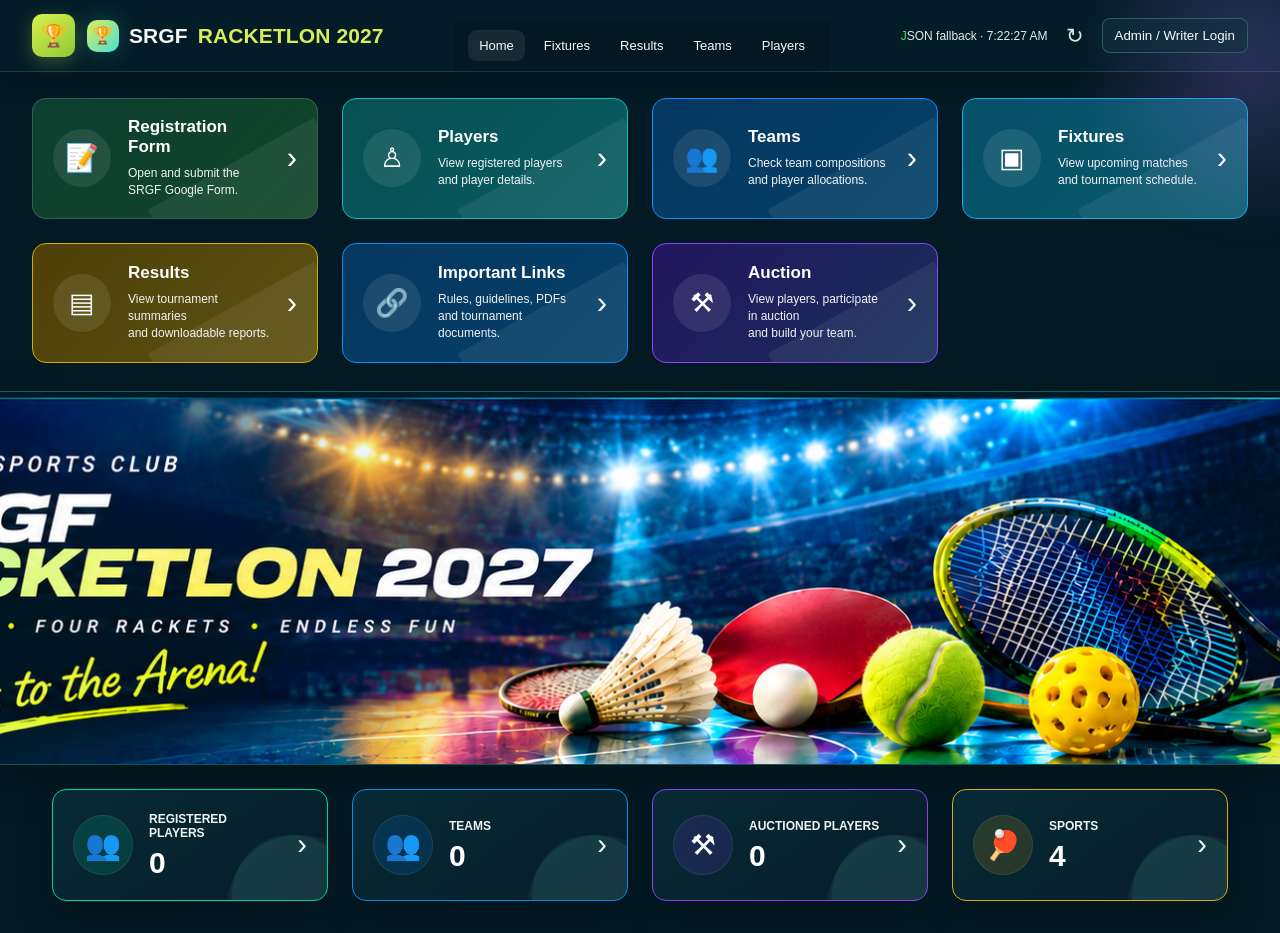
==== index.html @ bdfb84f8 "Add files via upload" ====
<!doctype html>
<html lang="en">
<head>
<meta charset="utf-8">
<meta name="viewport" content="width=device-width,initial-scale=1">
<title>SRGF Racketlon 2027</title>
<link rel="stylesheet" href="css/srgf.css">

<style>
#home .home-action{color:inherit;text-decoration:none;}
#home .home-action:visited{color:inherit;}
#home .home-action *{text-decoration:none;}
</style>
</head>
<body>
<header class="topbar">
  <div class="brand-wrap"><a href="index.html" style="text-decoration:none"><div class="brand-mark">🏆</div></a><div class="brand">SRGF <span>RACKETLON 2027</span></div></div>
  <nav class="page-nav"></nav>
  <div class="header-actions"><div id="status" class="status">Loading…</div><button id="refreshBtn" class="icon-refresh" title="Refresh">↻</button><div id="authBox" class="auth-box"></div></div>
</header>
<main>
<section id="home">
<h1>SRGF Racketlon 2027</h1>
<div class="home-actions">
<a class="home-action action-green" href="https://docs.google.com/forms/d/1wcKNvnsMQkpHHci3FWvytfeuSqqfAU081s7IIHQhw08/viewform" target="_blank" rel="noopener">
<div class="action-icon">📝</div>
<div><h3>Registration Form</h3><p>Open and submit the<br/>SRGF Google Form.</p></div>
<span>›</span>
</a>
<a class="home-action action-teal" href="players.html">
<div class="action-icon">♙</div>
<div><h3>Players</h3><p>View registered players<br/>and player details.</p></div>
<span>›</span>
</a>
<a class="home-action action-blue" href="teams.html">
<div class="action-icon">👥</div>
<div><h3>Teams</h3><p>Check team compositions<br/>and player allocations.</p></div>
<span>›</span>
</a>
<a class="home-action action-cyan" href="fixtures.html">
<div class="action-icon">▣</div>
<div><h3>Fixtures</h3><p>View upcoming matches<br/>and tournament schedule.</p></div>
<span>›</span>
</a>
<a class="home-action action-gold" href="results.html">
<div class="action-icon">▤</div>
<div><h3>Results</h3><p>View tournament summaries<br/>and downloadable reports.</p></div>
<span>›</span>
</a>
<a class="home-action action-blue" href="https://raw.githubusercontent.com/srgf-sports-committee/SRGF-Racketlon-2027/main/SRGF%20Racketlon%202027%20Rules.pdf" target="_blank" rel="noopener">
<div class="action-icon">🔗</div>
<div><h3>Important Links</h3><p>Rules, guidelines, PDFs<br/>and tournament documents.</p></div>
<span>›</span>
</a>
<a class="home-action action-purple" href="auction.html">
<div class="action-icon">⚒</div>
<div><h3>Auction</h3><p>View players, participate in auction<br/>and build your team.</p></div>
<span>›</span>
</a>
</div>
<div aria-label="SRGF Racketlon 2027 welcome banner" class="reference-hero" style="background-image:url('[data-uri]')"></div>
<div aria-label="Tournament overview" class="reference-metrics">
<div class="metric metric-green">
<div class="metric-icon">👥</div>
<div>
<label>Registered Players</label>
<strong id="mPlayers">0</strong>
</div>
<span class="metric-arrow">›</span>
</div>
<div class="metric metric-blue">
<div class="metric-icon">👥</div>
<div>
<label>Teams</label>
<strong id="mTeams">0</strong>
</div>
<span class="metric-arrow">›</span>
</div>
<div class="metric metric-purple">
<div class="metric-icon">⚒</div>
<div>
<label>Auctioned Players</label>
<strong id="mAuctioned">0</strong>
</div>
<span class="metric-arrow">›</span>
</div>
<div class="metric metric-gold">
<div class="metric-icon">🏓</div>
<div>
<label>Sports</label>
<strong id="mSports">4</strong>
</div>
<span class="metric-arrow">›</span>
</div>
</div>
<div class="card home-live-card">
<h2>Live data</h2>
<div class="notice">Connected to the SRGF Racketlon 2027. The page now refreshes automatically every 15 seconds and retries any pending auction changes until they are confirmed. The raw Form Responses 1 tab is not exposed to the HTML.</div>
</div>
</section>

</main>
<script src="js/config.js"></script>
<script src="js/common.js"></script>
<script src="js/auth.js"></script>
<script src="js/home.js"></script>

</body>
</html>
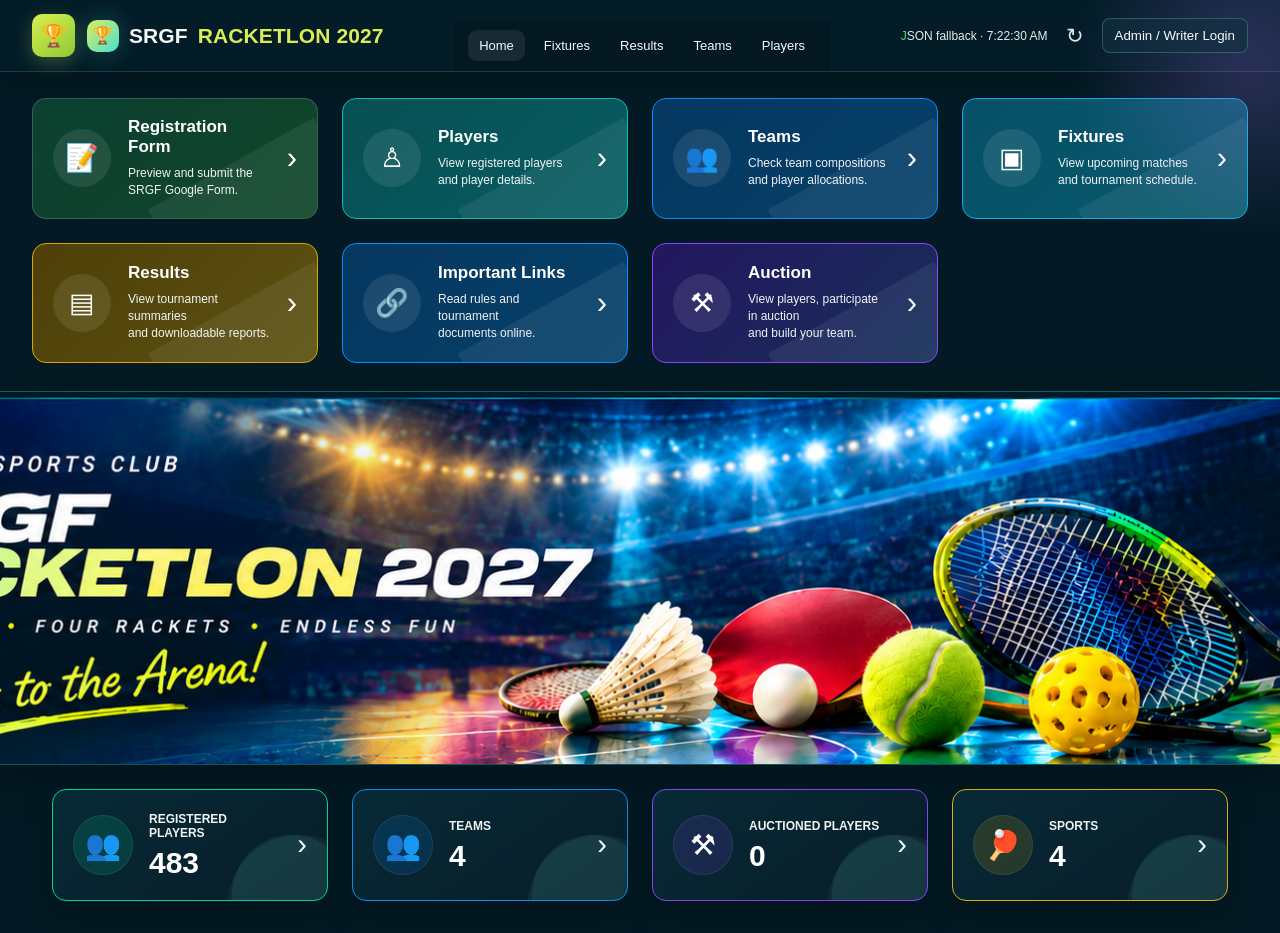
==== commit 357d78a9: "Add files via upload" ====
--- a/index.html
+++ b/index.html
@@ -10,9 +10,11 @@
 #home .home-action{color:inherit;text-decoration:none;}
 #home .home-action:visited{color:inherit;}
 #home .home-action *{text-decoration:none;}
+#auctionHomeCard{display:none;}
+body.is-admin #auctionHomeCard{display:flex;}
 </style>
 </head>
-<body>
+<body data-page="home">
 <header class="topbar">
   <div class="brand-wrap"><a href="index.html" style="text-decoration:none"><div class="brand-mark">🏆</div></a><div class="brand">SRGF <span>RACKETLON 2027</span></div></div>
   <nav class="page-nav"></nav>
@@ -22,9 +24,9 @@
 <section id="home">
 <h1>SRGF Racketlon 2027</h1>
 <div class="home-actions">
-<a class="home-action action-green" href="https://docs.google.com/forms/d/1wcKNvnsMQkpHHci3FWvytfeuSqqfAU081s7IIHQhw08/viewform" target="_blank" rel="noopener">
+<a class="home-action action-green" href="registration.html">
 <div class="action-icon">📝</div>
-<div><h3>Registration Form</h3><p>Open and submit the<br/>SRGF Google Form.</p></div>
+<div><h3>Registration Form</h3><p>Preview and submit the<br/>SRGF Google Form.</p></div>
 <span>›</span>
 </a>
 <a class="home-action action-teal" href="players.html">
@@ -47,12 +49,12 @@
 <div><h3>Results</h3><p>View tournament summaries<br/>and downloadable reports.</p></div>
 <span>›</span>
 </a>
-<a class="home-action action-blue" href="https://raw.githubusercontent.com/srgf-sports-committee/SRGF-Racketlon-2027/main/SRGF%20Racketlon%202027%20Rules.pdf" target="_blank" rel="noopener">
+<a class="home-action action-blue" href="important-links.html">
 <div class="action-icon">🔗</div>
-<div><h3>Important Links</h3><p>Rules, guidelines, PDFs<br/>and tournament documents.</p></div>
+<div><h3>Important Links</h3><p>Read rules and tournament<br/>documents online.</p></div>
 <span>›</span>
 </a>
-<a class="home-action action-purple" href="auction.html">
+<a id="auctionHomeCard" class="home-action action-purple" href="auction.html">
 <div class="action-icon">⚒</div>
 <div><h3>Auction</h3><p>View players, participate in auction<br/>and build your team.</p></div>
 <span>›</span>
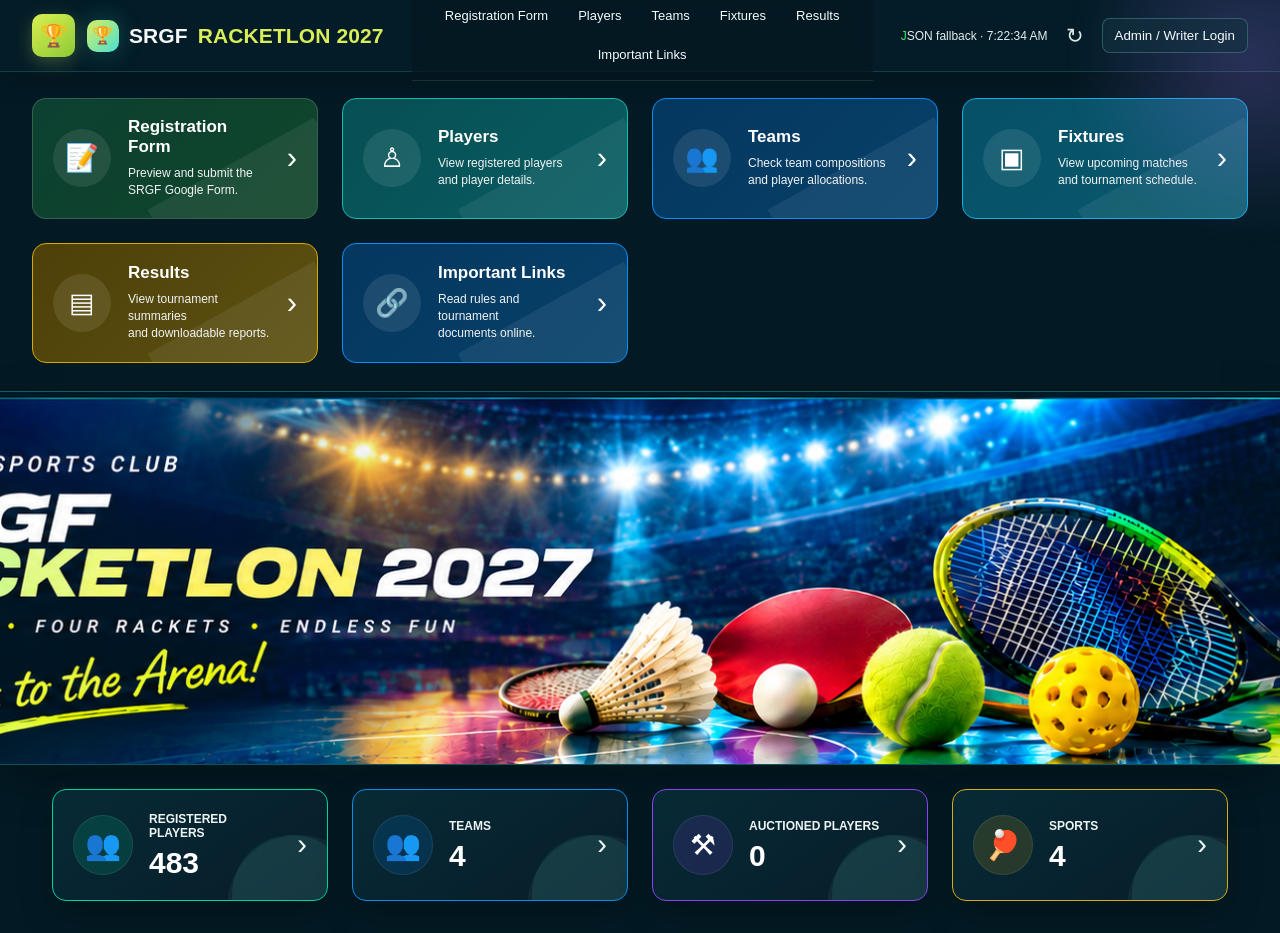
==== commit 98e0e816: "Add files via upload" ====
--- a/index.html
+++ b/index.html
@@ -10,8 +10,6 @@
 #home .home-action{color:inherit;text-decoration:none;}
 #home .home-action:visited{color:inherit;}
 #home .home-action *{text-decoration:none;}
-#auctionHomeCard{display:none;}
-body.is-admin #auctionHomeCard{display:flex;}
 </style>
 </head>
 <body data-page="home">
@@ -52,11 +50,6 @@
 <a class="home-action action-blue" href="important-links.html">
 <div class="action-icon">🔗</div>
 <div><h3>Important Links</h3><p>Read rules and tournament<br/>documents online.</p></div>
-<span>›</span>
-</a>
-<a id="auctionHomeCard" class="home-action action-purple" href="auction.html">
-<div class="action-icon">⚒</div>
-<div><h3>Auction</h3><p>View players, participate in auction<br/>and build your team.</p></div>
 <span>›</span>
 </a>
 </div>
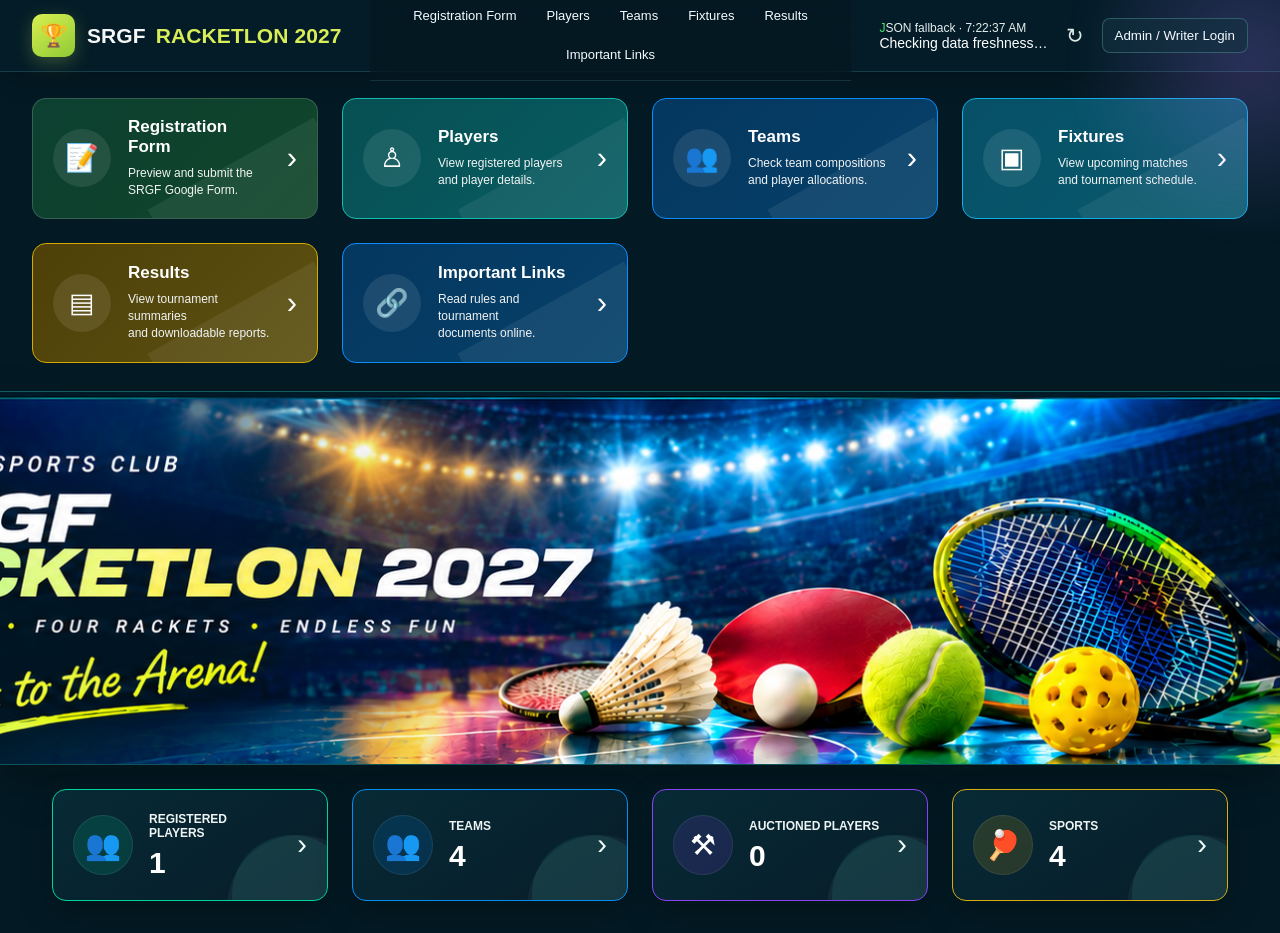
==== commit e3c38232: "Add files via upload" ====
--- a/index.html
+++ b/index.html
@@ -16,7 +16,7 @@
 <header class="topbar">
   <div class="brand-wrap"><a href="index.html" style="text-decoration:none"><div class="brand-mark">🏆</div></a><div class="brand">SRGF <span>RACKETLON 2027</span></div></div>
   <nav class="page-nav"></nav>
-  <div class="header-actions"><div id="status" class="status">Loading…</div><button id="refreshBtn" class="icon-refresh" title="Refresh">↻</button><div id="authBox" class="auth-box"></div></div>
+  <div class="header-actions"><div><div id="status" class="status">Loading…</div><div id="dataFreshness" class="data-freshness">Checking data freshness…</div></div><button id="refreshBtn" class="icon-refresh" title="Refresh">↻</button><div id="authBox" class="auth-box"></div></div>
 </header>
 <main>
 <section id="home">
@@ -90,7 +90,7 @@
 </div>
 <div class="card home-live-card">
 <h2>Live data</h2>
-<div class="notice">Connected to the SRGF Racketlon 2027. The page now refreshes automatically every 15 seconds and retries any pending auction changes until they are confirmed. The raw Form Responses 1 tab is not exposed to the HTML.</div>
+<div class="notice">Public reports read the latest successful cloud-synced JSON snapshot. The page refreshes the JSON data automatically, while Admin actions continue to use the secure Apps Script connection. The raw Form Responses 1 tab is not exposed to the HTML.</div>
 </div>
 </section>
 
--- a/css/srgf.css
+++ b/css/srgf.css
@@ -1398,3 +1398,6 @@
 .permission-note{margin:12px 0;padding:12px;border-radius:10px;background:rgba(255,180,92,.08);border:1px solid rgba(255,180,92,.25)}
 @media(max-width:1000px){.topbar{flex-wrap:wrap;height:auto;padding:10px 14px}.page-nav{order:3;width:100%;overflow:auto}.page-nav a{white-space:nowrap}}
 @media(max-width:760px){.topbar{gap:8px}.page-nav{gap:4px}.page-nav a{padding:7px 8px;font-size:12px}}
+
+/* Remove duplicate trophy from the newer topbar brand; the visible trophy is .brand-mark. */
+.topbar .brand::before{display:none !important;content:none !important;}
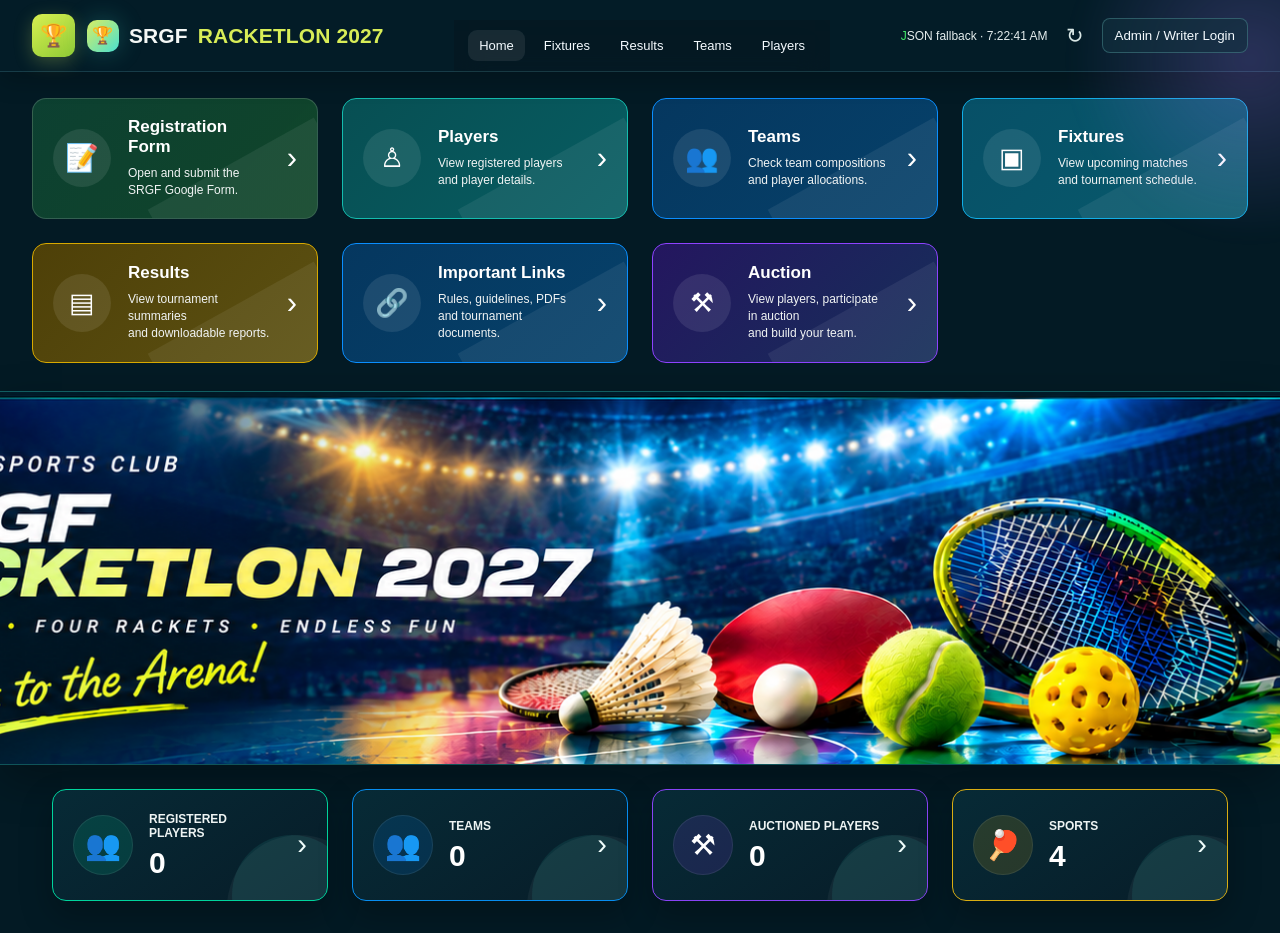
==== commit 0bb5b405: "Add files via upload" ====
--- a/index.html
+++ b/index.html
@@ -5,53 +5,52 @@
 <meta name="viewport" content="width=device-width,initial-scale=1">
 <title>SRGF Racketlon 2027</title>
 <link rel="stylesheet" href="css/srgf.css">
-
-<style>
-#home .home-action{color:inherit;text-decoration:none;}
-#home .home-action:visited{color:inherit;}
-#home .home-action *{text-decoration:none;}
-</style>
 </head>
-<body data-page="home">
+<body>
 <header class="topbar">
   <div class="brand-wrap"><a href="index.html" style="text-decoration:none"><div class="brand-mark">🏆</div></a><div class="brand">SRGF <span>RACKETLON 2027</span></div></div>
   <nav class="page-nav"></nav>
-  <div class="header-actions"><div><div id="status" class="status">Loading…</div><div id="dataFreshness" class="data-freshness">Checking data freshness…</div></div><button id="refreshBtn" class="icon-refresh" title="Refresh">↻</button><div id="authBox" class="auth-box"></div></div>
+  <div class="header-actions"><div id="status" class="status">Loading…</div><button id="refreshBtn" class="icon-refresh" title="Refresh">↻</button><div id="authBox" class="auth-box"></div></div>
 </header>
 <main>
 <section id="home">
 <h1>SRGF Racketlon 2027</h1>
 <div class="home-actions">
-<a class="home-action action-green" href="registration.html">
+<div class="home-action action-green" data-home-tab="googleForm">
 <div class="action-icon">📝</div>
-<div><h3>Registration Form</h3><p>Preview and submit the<br/>SRGF Google Form.</p></div>
+<div><h3>Registration Form</h3><p>Open and submit the<br/>SRGF Google Form.</p></div>
 <span>›</span>
-</a>
-<a class="home-action action-teal" href="players.html">
+</div>
+<div class="home-action action-teal" data-home-tab="players">
 <div class="action-icon">♙</div>
 <div><h3>Players</h3><p>View registered players<br/>and player details.</p></div>
 <span>›</span>
-</a>
-<a class="home-action action-blue" href="teams.html">
+</div>
+<div class="home-action action-blue" data-home-tab="teams">
 <div class="action-icon">👥</div>
 <div><h3>Teams</h3><p>Check team compositions<br/>and player allocations.</p></div>
 <span>›</span>
-</a>
-<a class="home-action action-cyan" href="fixtures.html">
+</div>
+<div class="home-action action-cyan" data-home-tab="fixtures">
 <div class="action-icon">▣</div>
 <div><h3>Fixtures</h3><p>View upcoming matches<br/>and tournament schedule.</p></div>
 <span>›</span>
-</a>
-<a class="home-action action-gold" href="results.html">
+</div>
+<div class="home-action action-gold" data-home-tab="results">
 <div class="action-icon">▤</div>
 <div><h3>Results</h3><p>View tournament summaries<br/>and downloadable reports.</p></div>
 <span>›</span>
-</a>
-<a class="home-action action-blue" href="important-links.html">
+</div>
+<div class="home-action action-blue" data-home-tab="importantLinks">
 <div class="action-icon">🔗</div>
-<div><h3>Important Links</h3><p>Read rules and tournament<br/>documents online.</p></div>
+<div><h3>Important Links</h3><p>Rules, guidelines, PDFs<br/>and tournament documents.</p></div>
 <span>›</span>
-</a>
+</div>
+<div class="home-action action-purple" data-home-tab="auction">
+<div class="action-icon">⚒</div>
+<div><h3>Auction</h3><p>View players, participate in auction<br/>and build your team.</p></div>
+<span>›</span>
+</div>
 </div>
 <div aria-label="SRGF Racketlon 2027 welcome banner" class="reference-hero" style="background-image:url('[data-uri]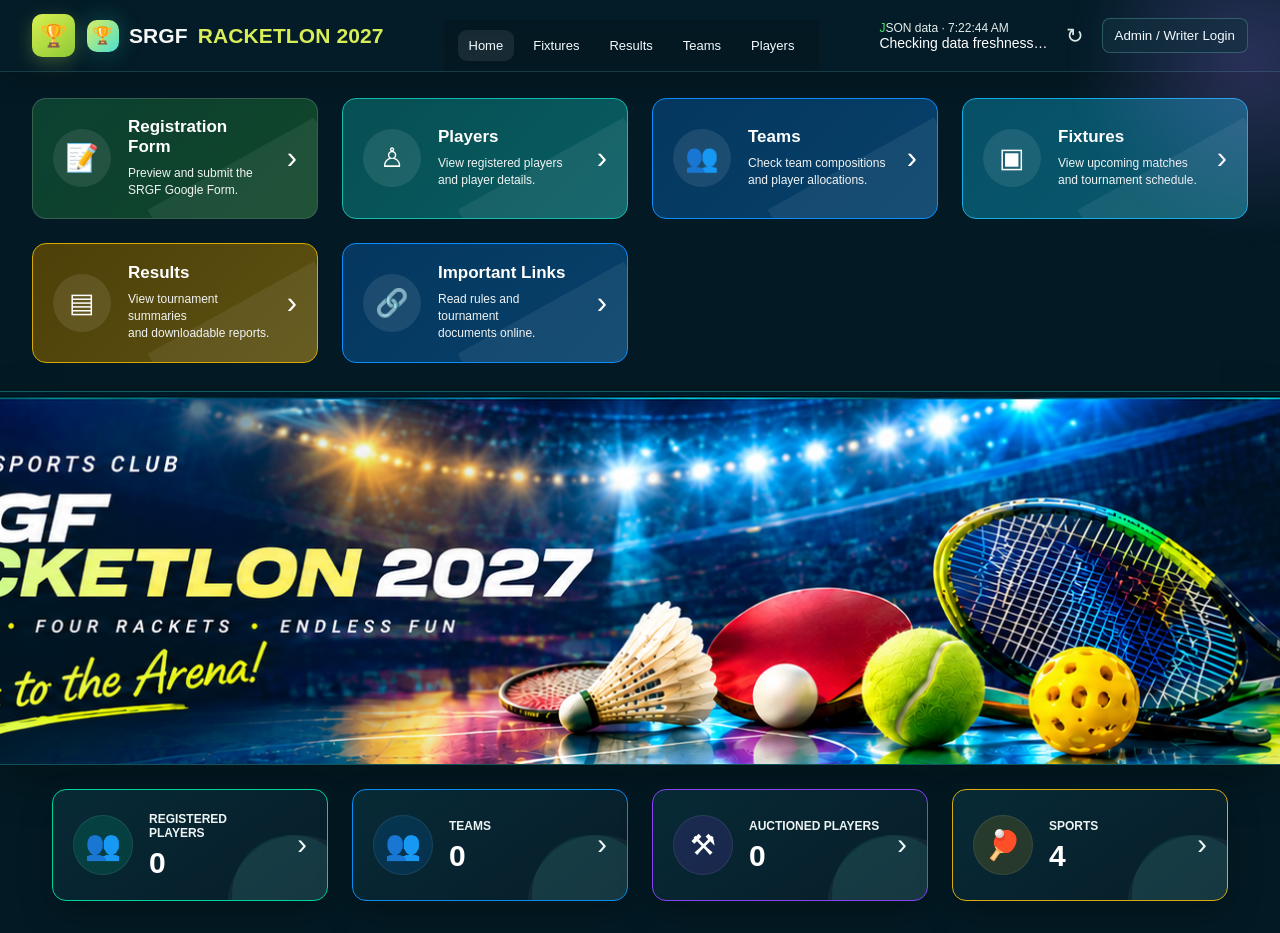
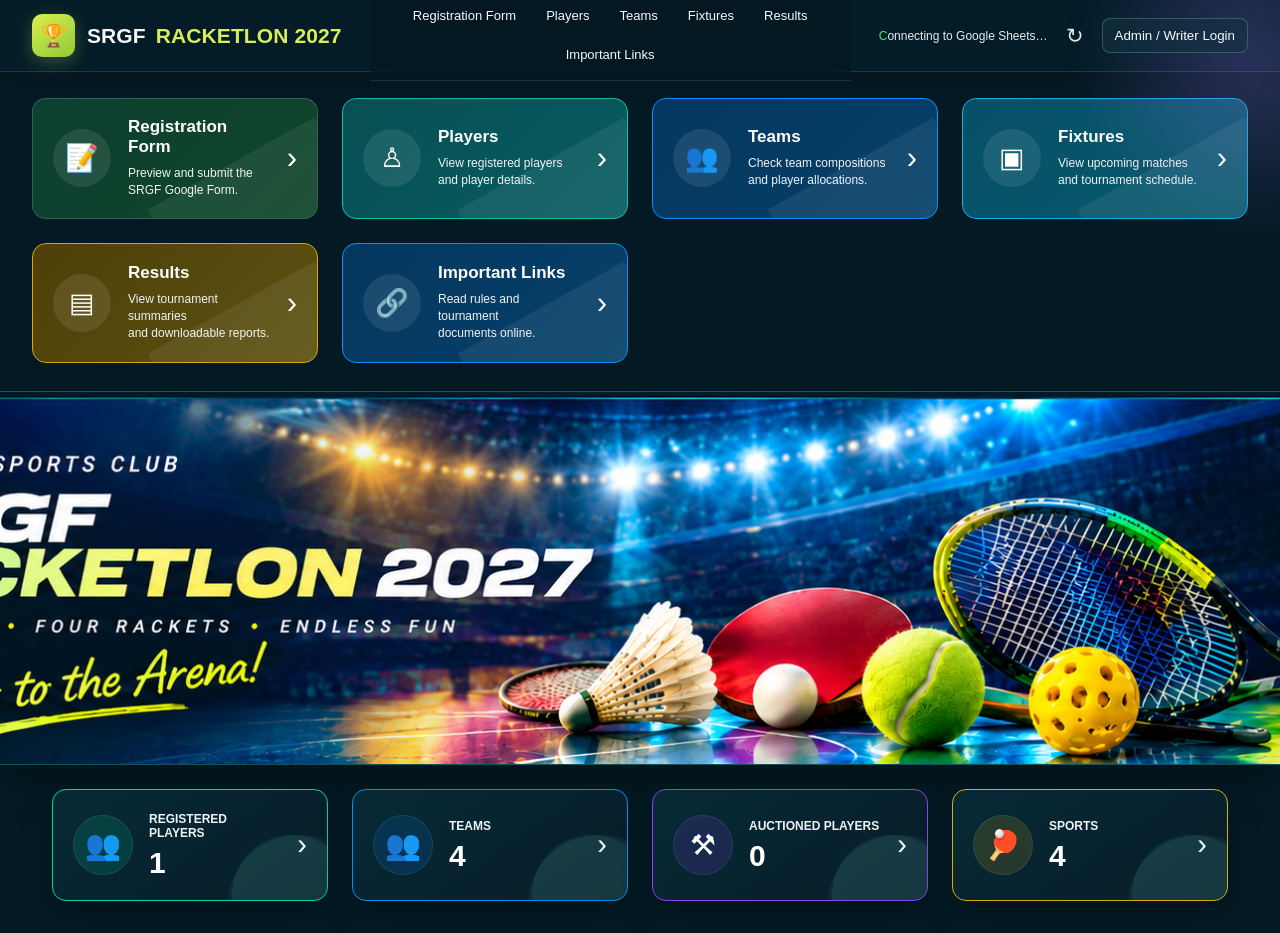
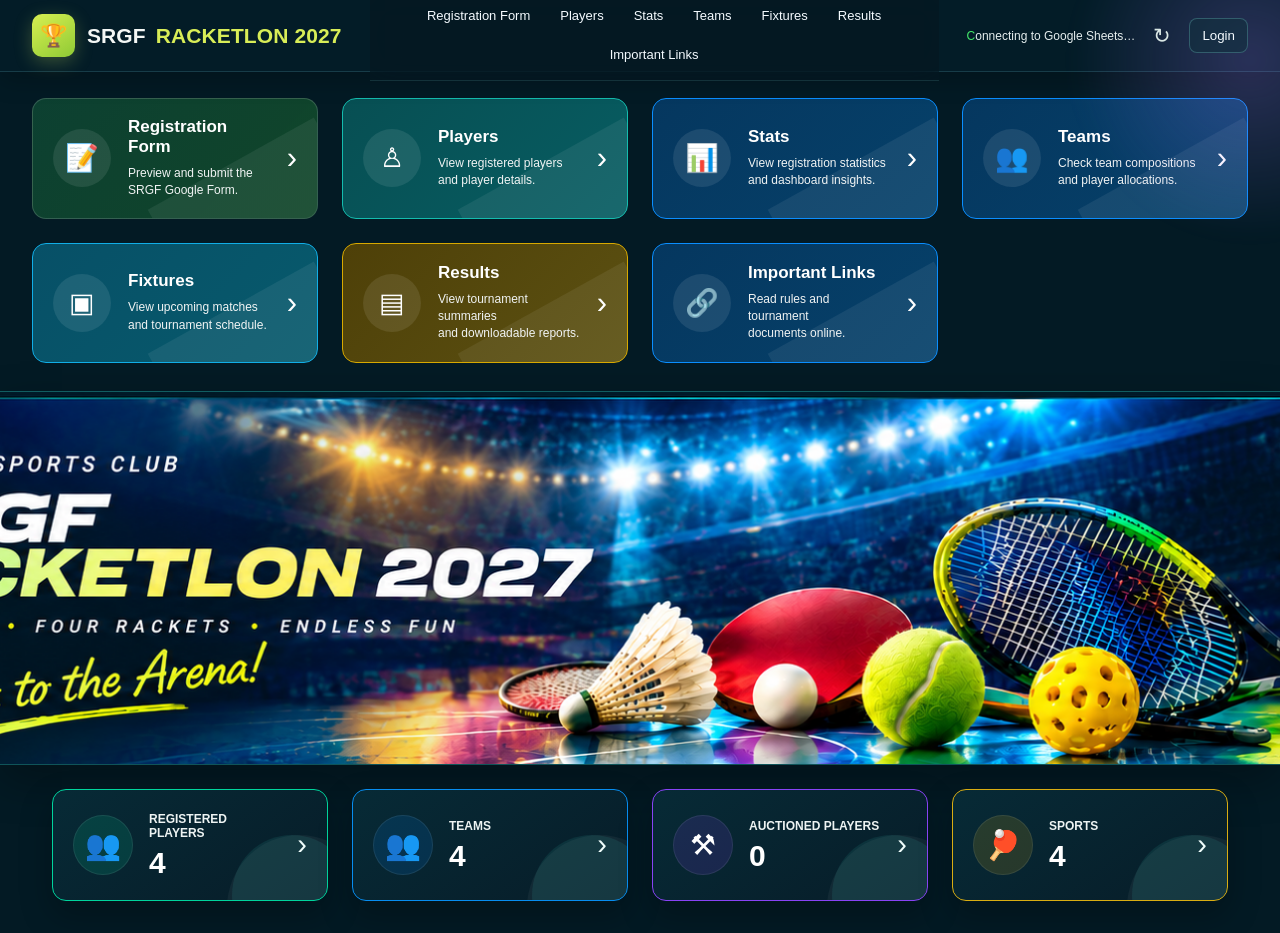
